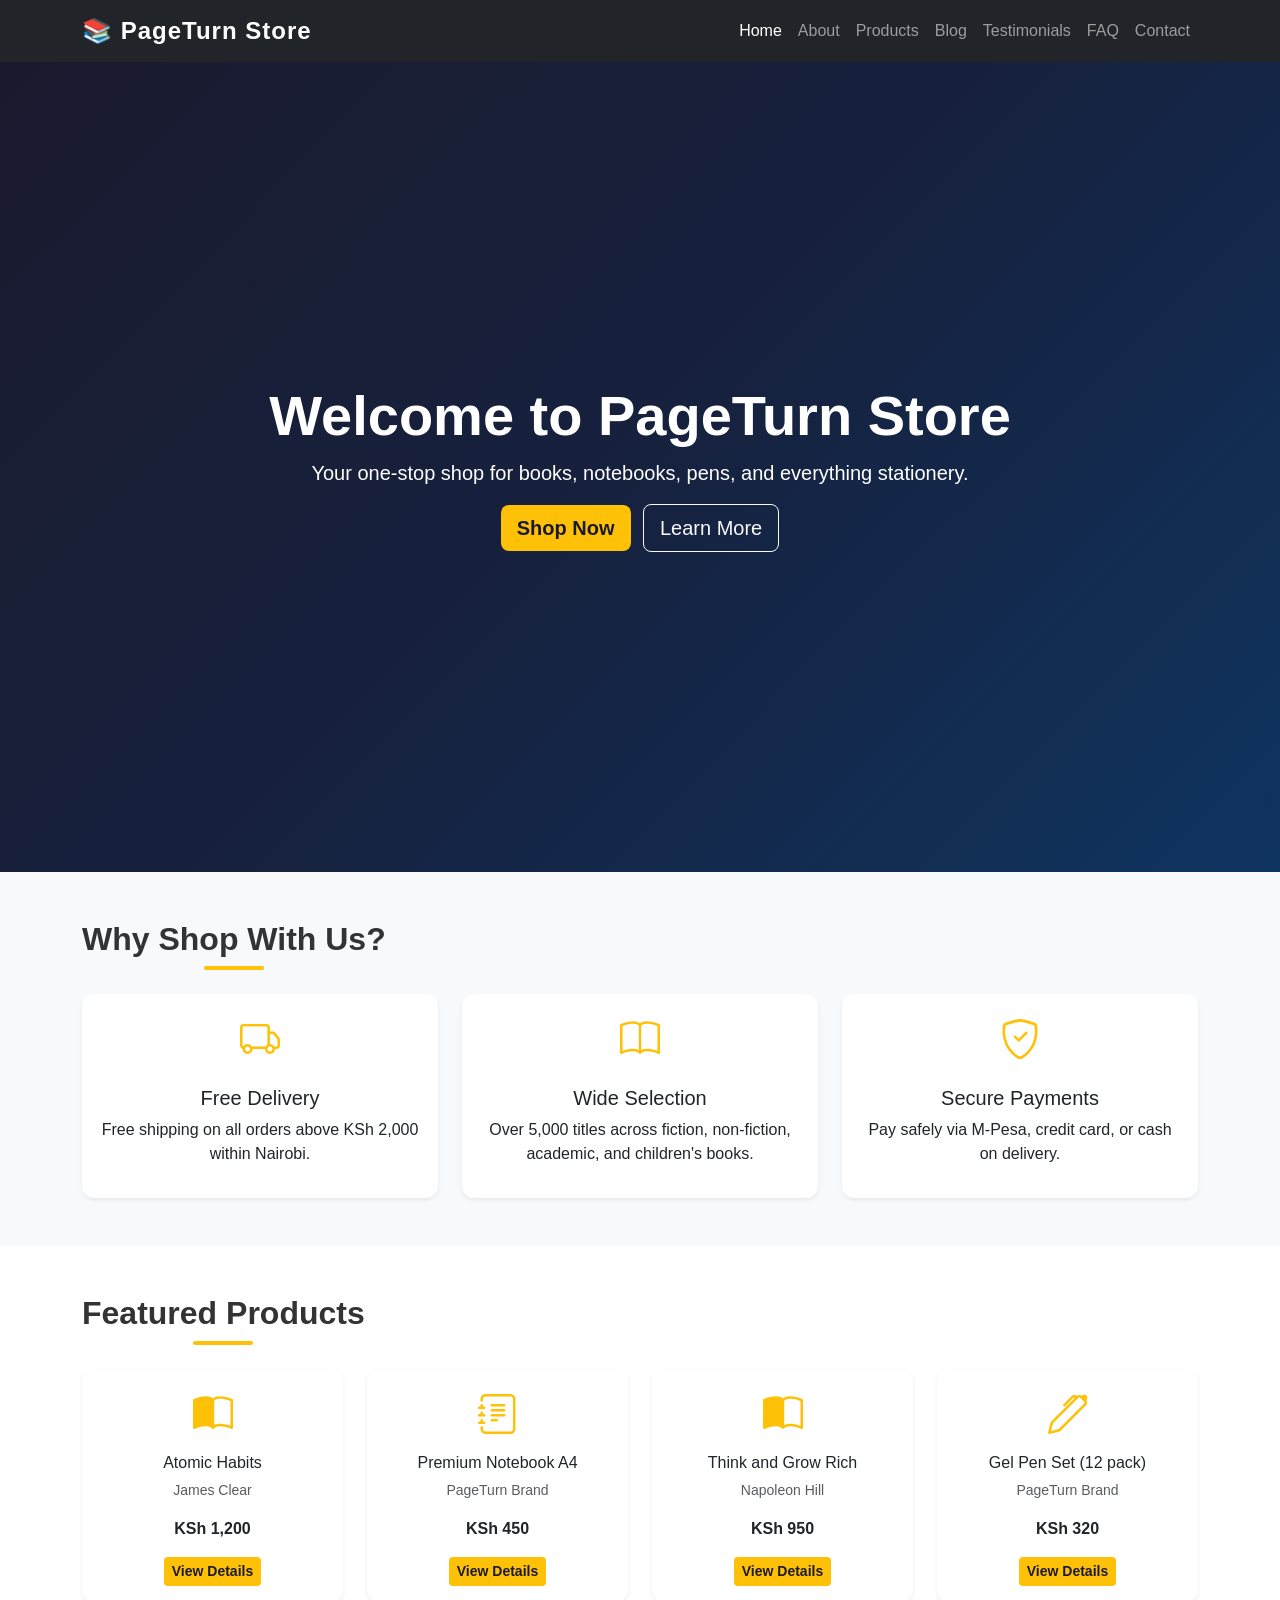
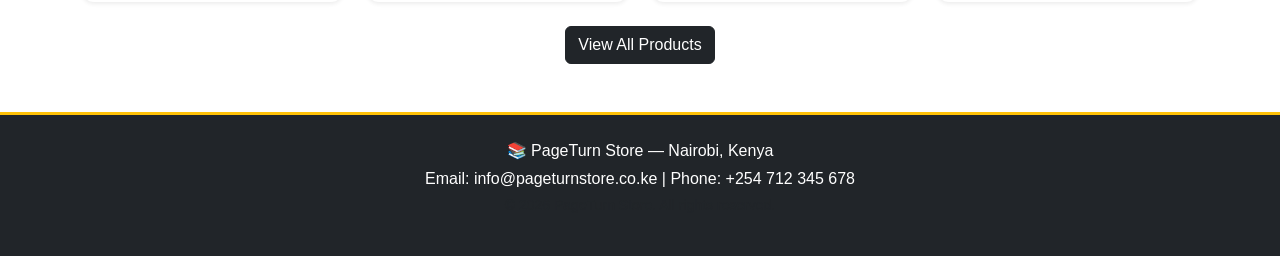
==== index.html @ dd326089 "Create homepage and custom CSS styles" ====
<!DOCTYPE html>
<html lang="en">
<head>
  <meta charset="UTF-8" />
  <meta name="viewport" content="width=device-width, initial-scale=1.0" />
  <title>PageTurn Store - Books & Stationery</title>
  <link href="https://cdn.jsdelivr.net/npm/bootstrap@5.3.0/dist/css/bootstrap.min.css" rel="stylesheet" />
  <link href="https://cdn.jsdelivr.net/npm/bootstrap-icons@1.10.5/font/bootstrap-icons.css" rel="stylesheet" />
  <link rel="stylesheet" href="css/style.css" />
</head>
<body>

  <!-- NAVBAR -->
  <nav class="navbar navbar-expand-lg navbar-dark bg-dark sticky-top">
    <div class="container">
      <a class="navbar-brand fw-bold" href="index.html">📚 PageTurn Store</a>
      <button class="navbar-toggler" type="button" data-bs-toggle="collapse" data-bs-target="#navMenu">
        <span class="navbar-toggler-icon"></span>
      </button>
      <div class="collapse navbar-collapse" id="navMenu">
        <ul class="navbar-nav ms-auto">
          <li class="nav-item"><a class="nav-link active" href="index.html">Home</a></li>
          <li class="nav-item"><a class="nav-link" href="about.html">About</a></li>
          <li class="nav-item"><a class="nav-link" href="products.html">Products</a></li>
          <li class="nav-item"><a class="nav-link" href="blog.html">Blog</a></li>
          <li class="nav-item"><a class="nav-link" href="testimonials.html">Testimonials</a></li>
          <li class="nav-item"><a class="nav-link" href="faq.html">FAQ</a></li>
          <li class="nav-item"><a class="nav-link" href="contact.html">Contact</a></li>
        </ul>
      </div>
    </div>
  </nav>

  <!-- HERO SECTION -->
  <section class="hero-section text-white text-center d-flex align-items-center">
    <div class="container">
      <h1 class="display-4 fw-bold">Welcome to PageTurn Store</h1>
      <p class="lead">Your one-stop shop for books, notebooks, pens, and everything stationery.</p>
      <a href="products.html" class="btn btn-warning btn-lg me-2">Shop Now</a>
      <a href="about.html" class="btn btn-outline-light btn-lg">Learn More</a>
    </div>
  </section>

  <!-- FEATURES SECTION -->
  <section class="py-5 bg-light">
    <div class="container">
      <h2 class="text-center fw-bold mb-4">Why Shop With Us?</h2>
      <div class="row g-4 text-center">
        <div class="col-md-4">
          <div class="card h-100 shadow-sm p-3">
            <i class="bi bi-truck fs-1 text-warning"></i>
            <h5 class="mt-3">Free Delivery</h5>
            <p>Free shipping on all orders above KSh 2,000 within Nairobi.</p>
          </div>
        </div>
        <div class="col-md-4">
          <div class="card h-100 shadow-sm p-3">
            <i class="bi bi-book fs-1 text-warning"></i>
            <h5 class="mt-3">Wide Selection</h5>
            <p>Over 5,000 titles across fiction, non-fiction, academic, and children's books.</p>
          </div>
        </div>
        <div class="col-md-4">
          <div class="card h-100 shadow-sm p-3">
            <i class="bi bi-shield-check fs-1 text-warning"></i>
            <h5 class="mt-3">Secure Payments</h5>
            <p>Pay safely via M-Pesa, credit card, or cash on delivery.</p>
          </div>
        </div>
      </div>
    </div>
  </section>

  <!-- FEATURED PRODUCTS -->
  <section class="py-5">
    <div class="container">
      <h2 class="text-center fw-bold mb-4">Featured Products</h2>
      <div class="row g-4">
        <div class="col-md-3">
          <div class="card h-100 shadow-sm">
            <div class="card-body text-center">
              <i class="bi bi-book-half fs-1 text-warning"></i>
              <h6 class="mt-2">Atomic Habits</h6>
              <p class="text-muted small">James Clear</p>
              <p class="fw-bold">KSh 1,200</p>
              <a href="product-detail.html" class="btn btn-warning btn-sm">View Details</a>
            </div>
          </div>
        </div>
        <div class="col-md-3">
          <div class="card h-100 shadow-sm">
            <div class="card-body text-center">
              <i class="bi bi-journal-text fs-1 text-warning"></i>
              <h6 class="mt-2">Premium Notebook A4</h6>
              <p class="text-muted small">PageTurn Brand</p>
              <p class="fw-bold">KSh 450</p>
              <a href="product-detail.html" class="btn btn-warning btn-sm">View Details</a>
            </div>
          </div>
        </div>
        <div class="col-md-3">
          <div class="card h-100 shadow-sm">
            <div class="card-body text-center">
              <i class="bi bi-book-half fs-1 text-warning"></i>
              <h6 class="mt-2">Think and Grow Rich</h6>
              <p class="text-muted small">Napoleon Hill</p>
              <p class="fw-bold">KSh 950</p>
              <a href="product-detail.html" class="btn btn-warning btn-sm">View Details</a>
            </div>
          </div>
        </div>
        <div class="col-md-3">
          <div class="card h-100 shadow-sm">
            <div class="card-body text-center">
              <i class="bi bi-pen fs-1 text-warning"></i>
              <h6 class="mt-2">Gel Pen Set (12 pack)</h6>
              <p class="text-muted small">PageTurn Brand</p>
              <p class="fw-bold">KSh 320</p>
              <a href="product-detail.html" class="btn btn-warning btn-sm">View Details</a>
            </div>
          </div>
        </div>
      </div>
      <div class="text-center mt-4">
        <a href="products.html" class="btn btn-dark">View All Products</a>
      </div>
    </div>
  </section>

  <!-- FOOTER -->
  <footer class="bg-dark text-white py-4">
    <div class="container text-center">
      <p class="mb-1">📚 PageTurn Store — Nairobi, Kenya</p>
      <p class="mb-1">Email: info@pageturnstore.co.ke | Phone: +254 712 345 678</p>
      <p class="small text-muted">© 2026 PageTurn Store. All rights reserved.</p>
    </div>
  </footer>

  <script src="https://cdn.jsdelivr.net/npm/bootstrap@5.3.0/dist/js/bootstrap.bundle.min.js"></script>
  <script src="js/main.js"></script>
</body>
</html>
---- css/style.css ----
/* ===== GLOBAL STYLES ===== */
* {
  margin: 0;
  padding: 0;
  box-sizing: border-box;
}

body {
  font-family: 'Segoe UI', Tahoma, Geneva, Verdana, sans-serif;
  color: #333;
}

/* ===== HERO SECTION ===== */
.hero-section {
  background: linear-gradient(135deg, #1a1a2e 0%, #16213e 50%, #0f3460 100%);
  min-height: 90vh;
  padding: 80px 0;
}

/* ===== NAVBAR ===== */
.navbar-brand {
  font-size: 1.5rem;
  letter-spacing: 1px;
}

.nav-link:hover {
  color: #ffc107 !important;
  transition: color 0.3s ease;
}

/* ===== CARDS ===== */
.card {
  border: none;
  border-radius: 12px;
  transition: transform 0.3s ease, box-shadow 0.3s ease;
}

.card:hover {
  transform: translateY(-5px);
  box-shadow: 0 8px 25px rgba(0, 0, 0, 0.15) !important;
}

/* ===== BUTTONS ===== */
.btn-warning {
  background-color: #ffc107;
  border: none;
  color: #1a1a2e;
  font-weight: 600;
}

.btn-warning:hover {
  background-color: #e0a800;
  color: #1a1a2e;
}

/* ===== FOOTER ===== */
footer {
  border-top: 3px solid #ffc107;
}

/* ===== SECTION TITLES ===== */
h2 {
  position: relative;
  display: inline-block;
}

section h2::after {
  content: '';
  display: block;
  width: 60px;
  height: 4px;
  background-color: #ffc107;
  margin: 8px auto 0;
  border-radius: 2px;
}

/* ===== RESPONSIVE ===== */
@media (max-width: 768px) {
  .hero-section {
    padding: 60px 0;
  }

  .card {
    margin-bottom: 30px;
  }
}
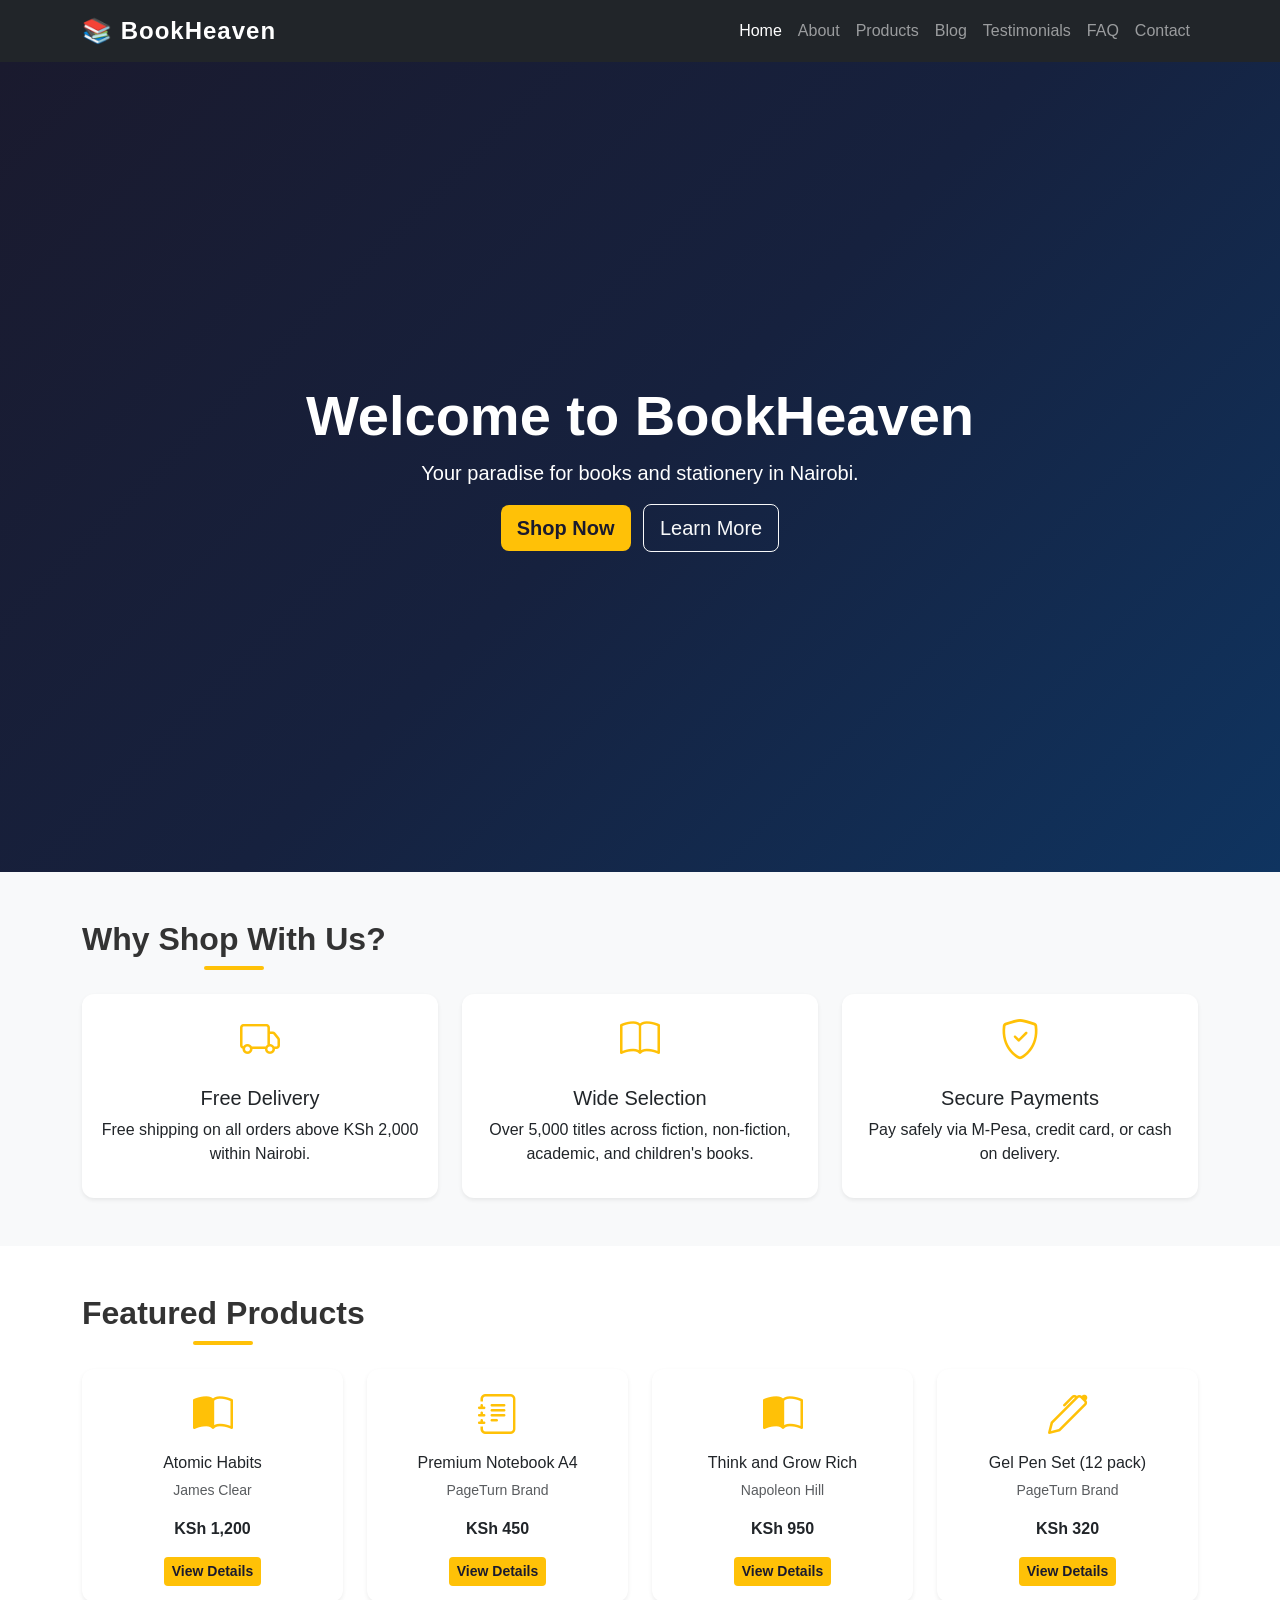
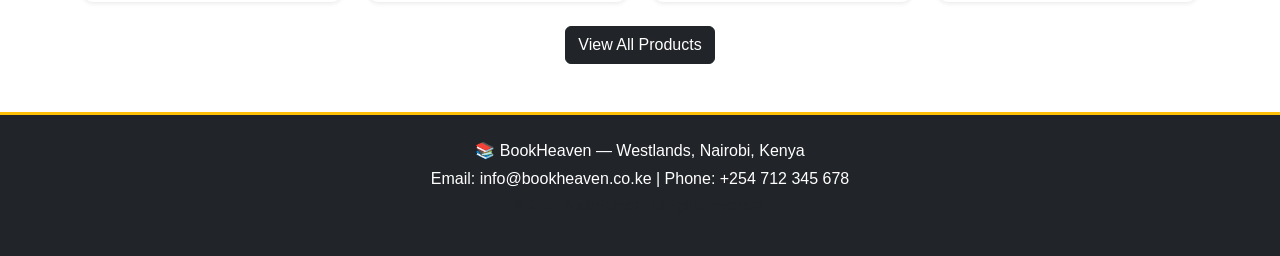
==== commit 1784e097: "Rebrand website from PageTurn Store to BookHeaven with updated contact details" ====
--- a/index.html
+++ b/index.html
@@ -3,7 +3,7 @@
 <head>
   <meta charset="UTF-8" />
   <meta name="viewport" content="width=device-width, initial-scale=1.0" />
-  <title>PageTurn Store - Books & Stationery</title>
+  <title>BookHeaven - Books & Stationery</title>
   <link href="https://cdn.jsdelivr.net/npm/bootstrap@5.3.0/dist/css/bootstrap.min.css" rel="stylesheet" />
   <link href="https://cdn.jsdelivr.net/npm/bootstrap-icons@1.10.5/font/bootstrap-icons.css" rel="stylesheet" />
   <link rel="stylesheet" href="css/style.css" />
@@ -13,7 +13,7 @@
   <!-- NAVBAR -->
   <nav class="navbar navbar-expand-lg navbar-dark bg-dark sticky-top">
     <div class="container">
-      <a class="navbar-brand fw-bold" href="index.html">📚 PageTurn Store</a>
+      <a class="navbar-brand fw-bold" href="index.html">📚 BookHeaven</a>
       <button class="navbar-toggler" type="button" data-bs-toggle="collapse" data-bs-target="#navMenu">
         <span class="navbar-toggler-icon"></span>
       </button>
@@ -34,8 +34,8 @@
   <!-- HERO SECTION -->
   <section class="hero-section text-white text-center d-flex align-items-center">
     <div class="container">
-      <h1 class="display-4 fw-bold">Welcome to PageTurn Store</h1>
-      <p class="lead">Your one-stop shop for books, notebooks, pens, and everything stationery.</p>
+      <h1 class="display-4 fw-bold">Welcome to BookHeaven</h1>
+      <p class="lead">Your paradise for books and stationery in Nairobi.</p>
       <a href="products.html" class="btn btn-warning btn-lg me-2">Shop Now</a>
       <a href="about.html" class="btn btn-outline-light btn-lg">Learn More</a>
     </div>
@@ -130,9 +130,9 @@
   <!-- FOOTER -->
   <footer class="bg-dark text-white py-4">
     <div class="container text-center">
-      <p class="mb-1">📚 PageTurn Store — Nairobi, Kenya</p>
-      <p class="mb-1">Email: info@pageturnstore.co.ke | Phone: +254 712 345 678</p>
-      <p class="small text-muted">© 2026 PageTurn Store. All rights reserved.</p>
+      <p class="mb-1">📚 BookHeaven — Westlands, Nairobi, Kenya</p>
+      <p class="mb-1">Email: info@bookheaven.co.ke | Phone: +254 712 345 678</p>
+      <p class="small text-muted">© 2026 BookHeaven. All rights reserved.</p>
     </div>
   </footer>
 
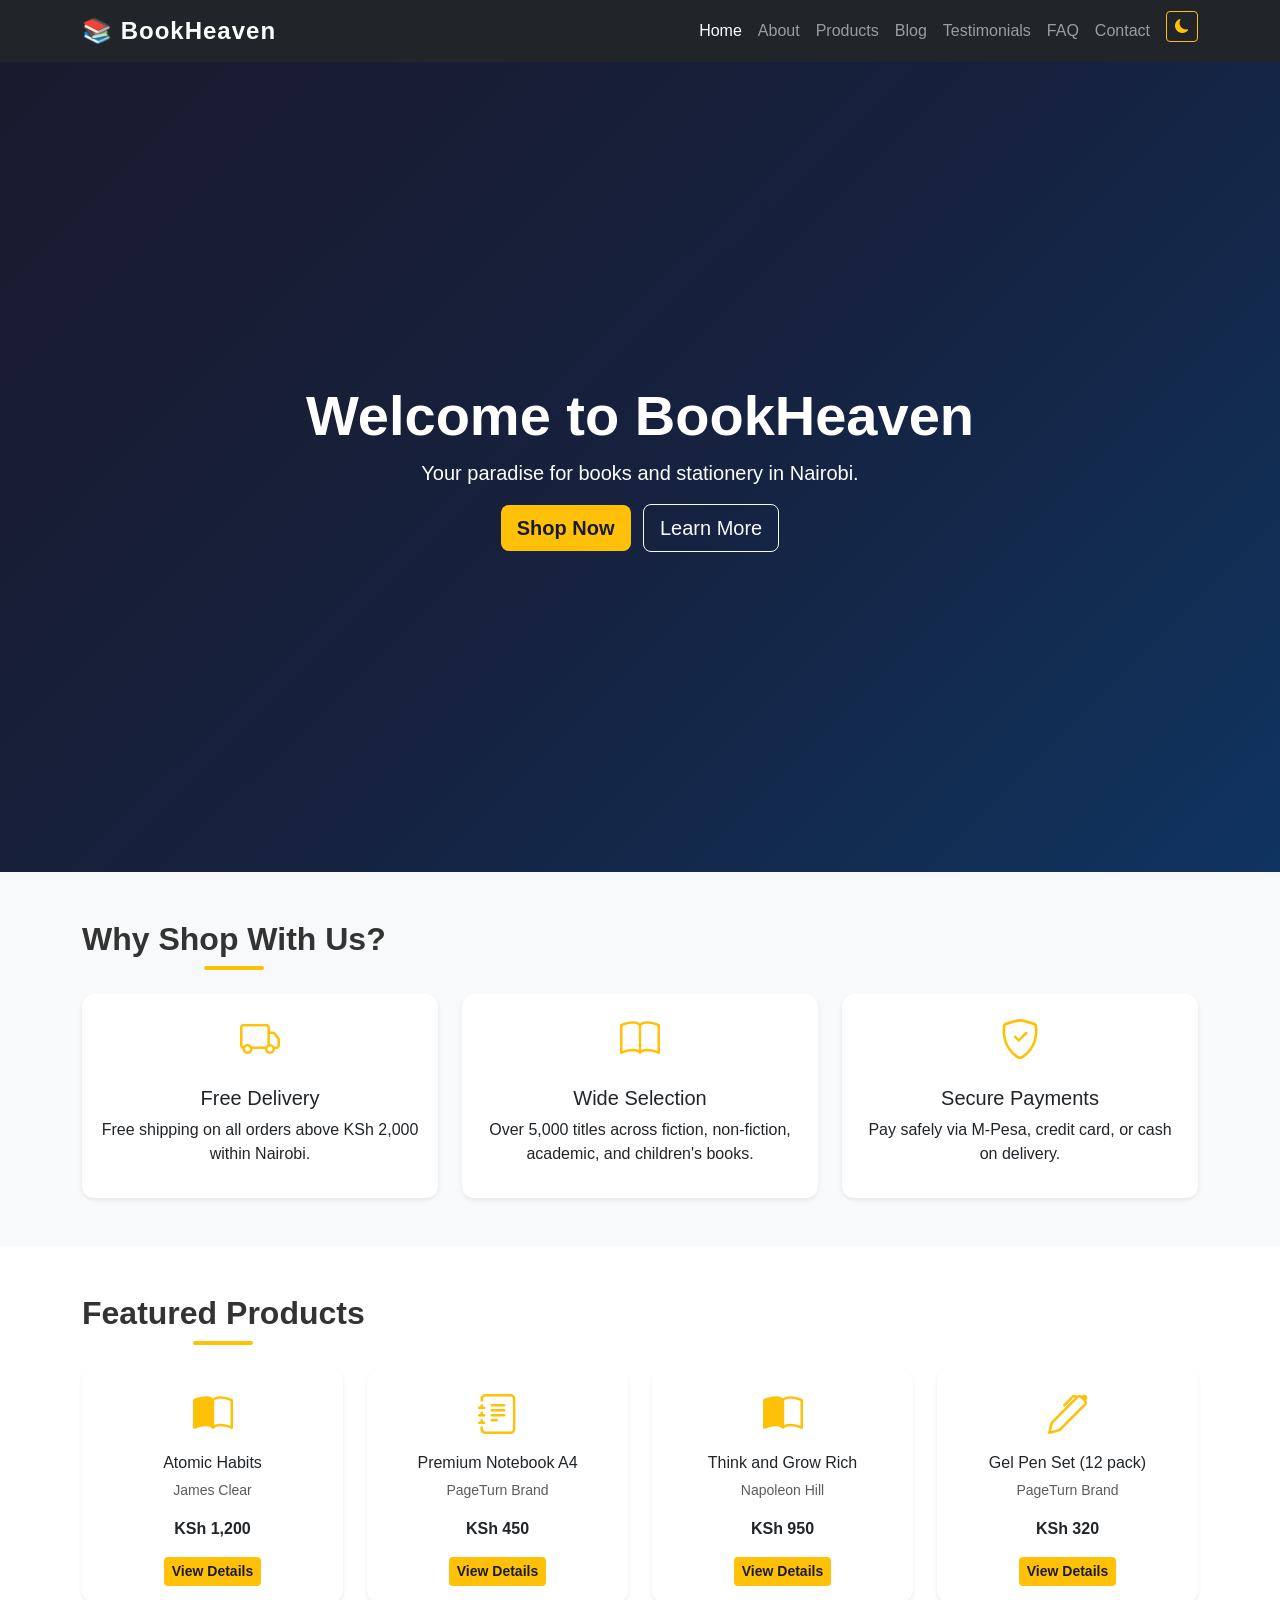
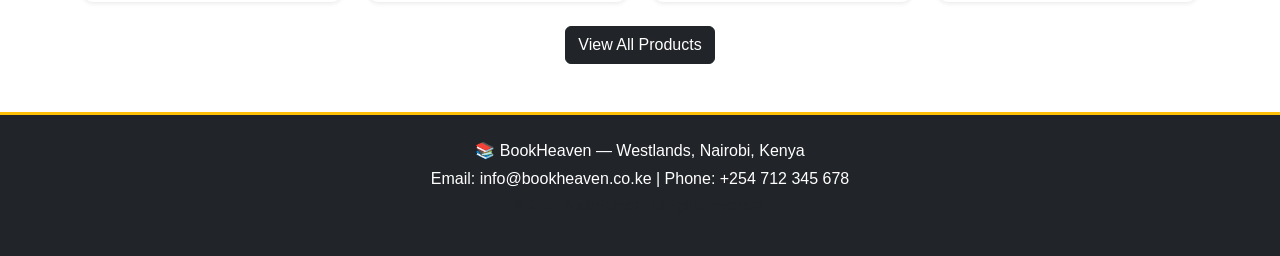
==== commit cb67ec86: "Add dark mode toggle button to homepage navbar" ====
--- a/index.html
+++ b/index.html
@@ -14,7 +14,7 @@
   <nav class="navbar navbar-expand-lg navbar-dark bg-dark sticky-top">
     <div class="container">
       <a class="navbar-brand fw-bold" href="index.html">📚 BookHeaven</a>
-      <button class="navbar-toggler" type="button" data-bs-toggle="collapse" data-bs-target="#navMenu">
+     <button class="navbar-toggler" title="Toggle navigation" type="button" data-bs-toggle="collapse" data-bs-target="#navMenu">
         <span class="navbar-toggler-icon"></span>
       </button>
       <div class="collapse navbar-collapse" id="navMenu">
@@ -26,6 +26,11 @@
           <li class="nav-item"><a class="nav-link" href="testimonials.html">Testimonials</a></li>
           <li class="nav-item"><a class="nav-link" href="faq.html">FAQ</a></li>
           <li class="nav-item"><a class="nav-link" href="contact.html">Contact</a></li>
+         <li class="nav-item ms-2">
+            <button class="btn btn-outline-warning btn-sm" id="darkModeToggle" title="Toggle dark mode" onclick="toggleDarkMode()">
+              <i class="bi bi-moon-fill" id="darkModeIcon"></i>
+            </button>
+          </li>
         </ul>
       </div>
     </div>
--- a/css/style.css
+++ b/css/style.css
@@ -83,4 +83,29 @@
   .card {
     margin-bottom: 30px;
   }
+}
+
+/* ===== ABOUT PAGE ===== */
+.page-header {
+  background: linear-gradient(135deg, #1a1a2e 0%, #16213e 50%, #0f3460 100%);
+  min-height: 30vh;
+  display: flex;
+  align-items: center;
+}
+
+.story-icon {
+  font-size: 8rem;
+  color: #1a1a2e;
+}
+
+/* ===== TEAM SECTION ===== */
+.team-avatar {
+  width: 80px;
+  height: 80px;
+}
+
+/* ===== PRODUCT DETAIL PAGE ===== */
+.product-icon {
+  font-size: 10rem;
+  color: #1a1a2e;
 }
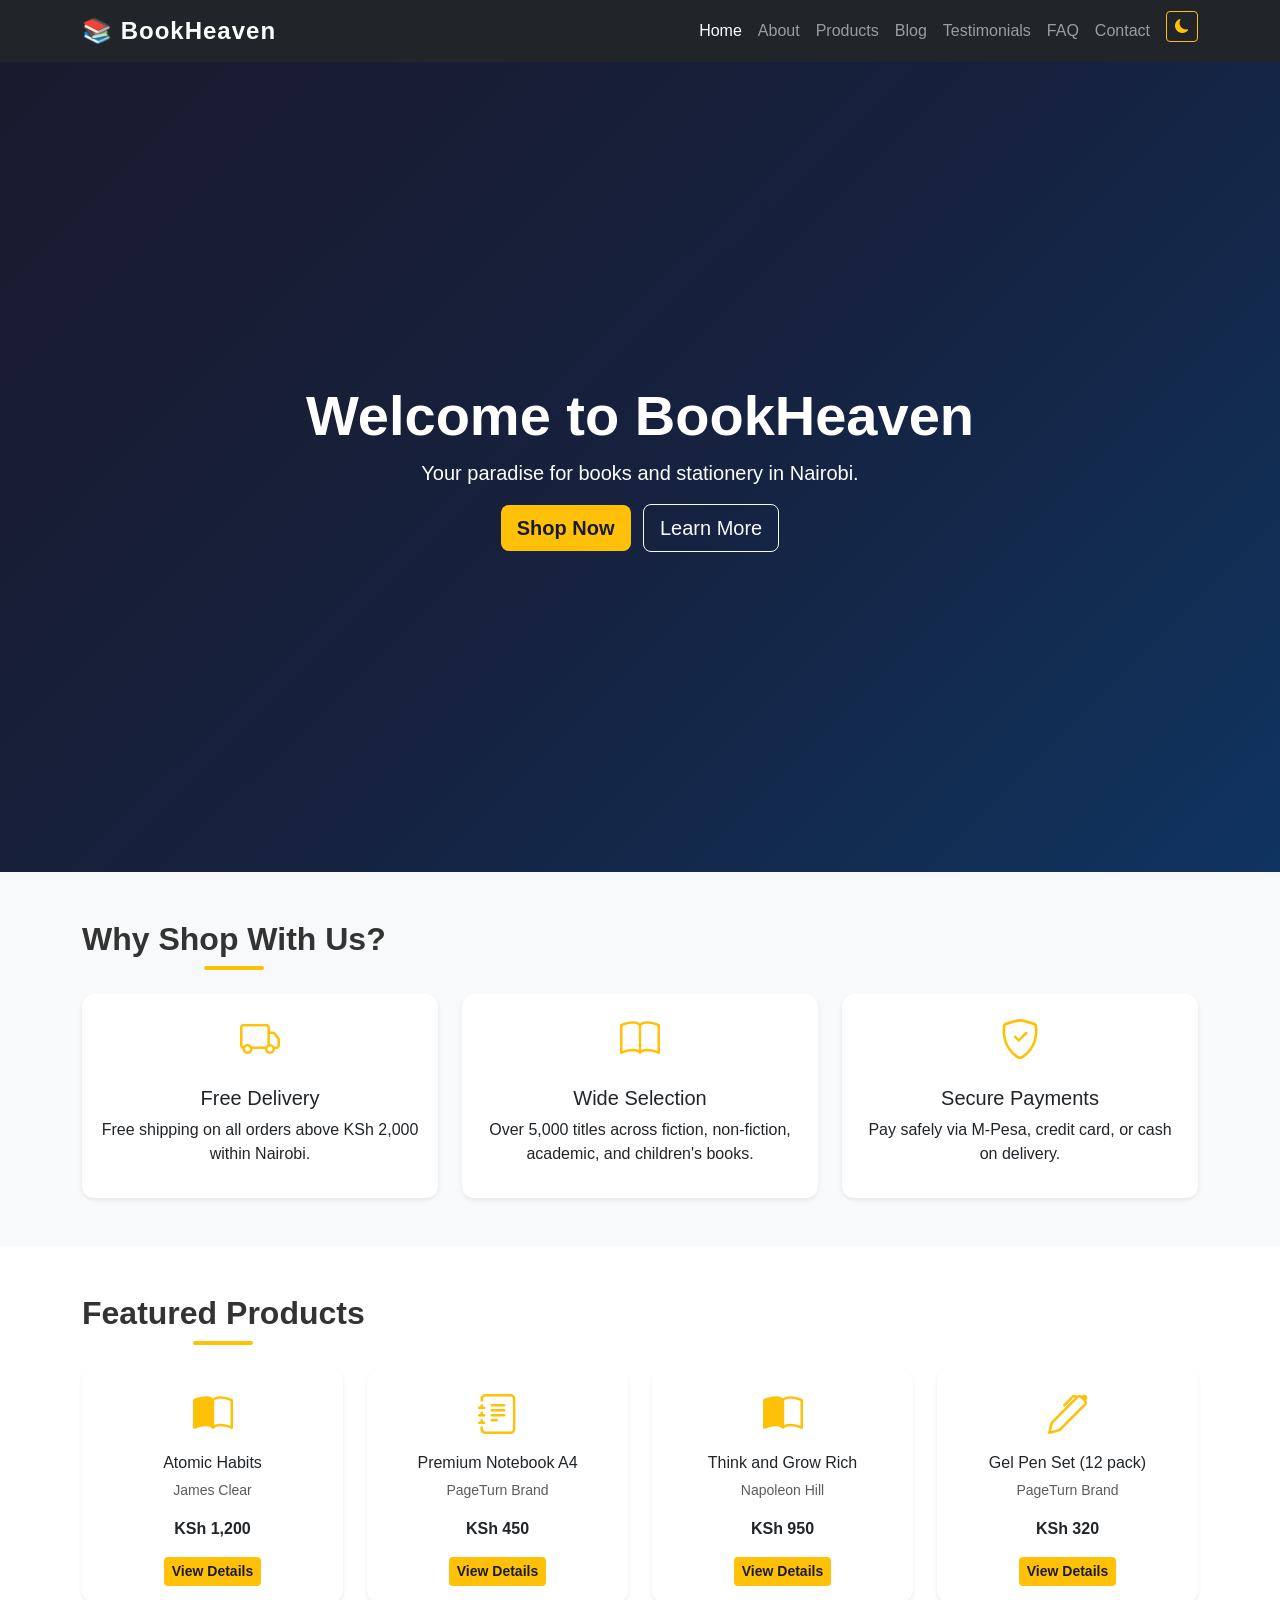
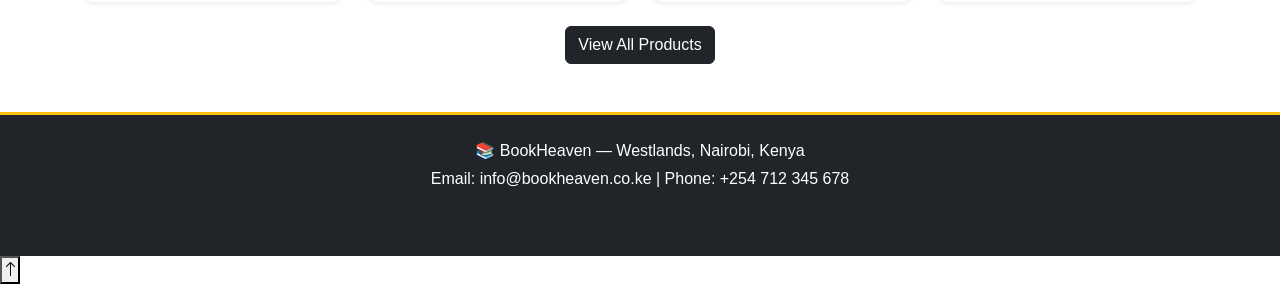
==== commit 1fe92dda: "Add back to top button to all pages" ====
--- a/index.html
+++ b/index.html
@@ -141,6 +141,11 @@
     </div>
   </footer>
 
+  <!-- BACK TO TOP BUTTON -->
+  <button id="backToTop" onclick="scrollToTop()" title="Back to top">
+    <i class="bi bi-arrow-up"></i>
+  </button>
+
   <script src="https://cdn.jsdelivr.net/npm/bootstrap@5.3.0/dist/js/bootstrap.bundle.min.js"></script>
   <script src="js/main.js"></script>
 </body>
--- a/css/style.css
+++ b/css/style.css
@@ -108,4 +108,53 @@
 .product-icon {
   font-size: 10rem;
   color: #1a1a2e;
+}
+
+/* ===== DARK MODE ===== */
+body.dark-mode {
+  background-color: #121212;
+  color: #e0e0e0;
+}
+
+body.dark-mode .navbar {
+  background-color: #1f1f1f !important;
+}
+
+body.dark-mode .card {
+  background-color: #1e1e1e;
+  border-color: #333;
+  color: #e0e0e0;
+}
+
+body.dark-mode .bg-light {
+  background-color: #1a1a1a !important;
+}
+
+body.dark-mode footer {
+  background-color: #0a0a0a !important;
+}
+
+body.dark-mode .text-muted {
+  color: #aaaaaa !important;
+}
+
+body.dark-mode .accordion-item {
+  background-color: #1e1e1e;
+  border-color: #333;
+  color: #e0e0e0;
+}
+
+body.dark-mode .accordion-button {
+  background-color: #2a2a2a;
+  color: #e0e0e0;
+}
+
+body.dark-mode .table {
+  color: #e0e0e0;
+}
+
+body.dark-mode .form-control {
+  background-color: #2a2a2a;
+  border-color: #444;
+  color: #e0e0e0;
 }
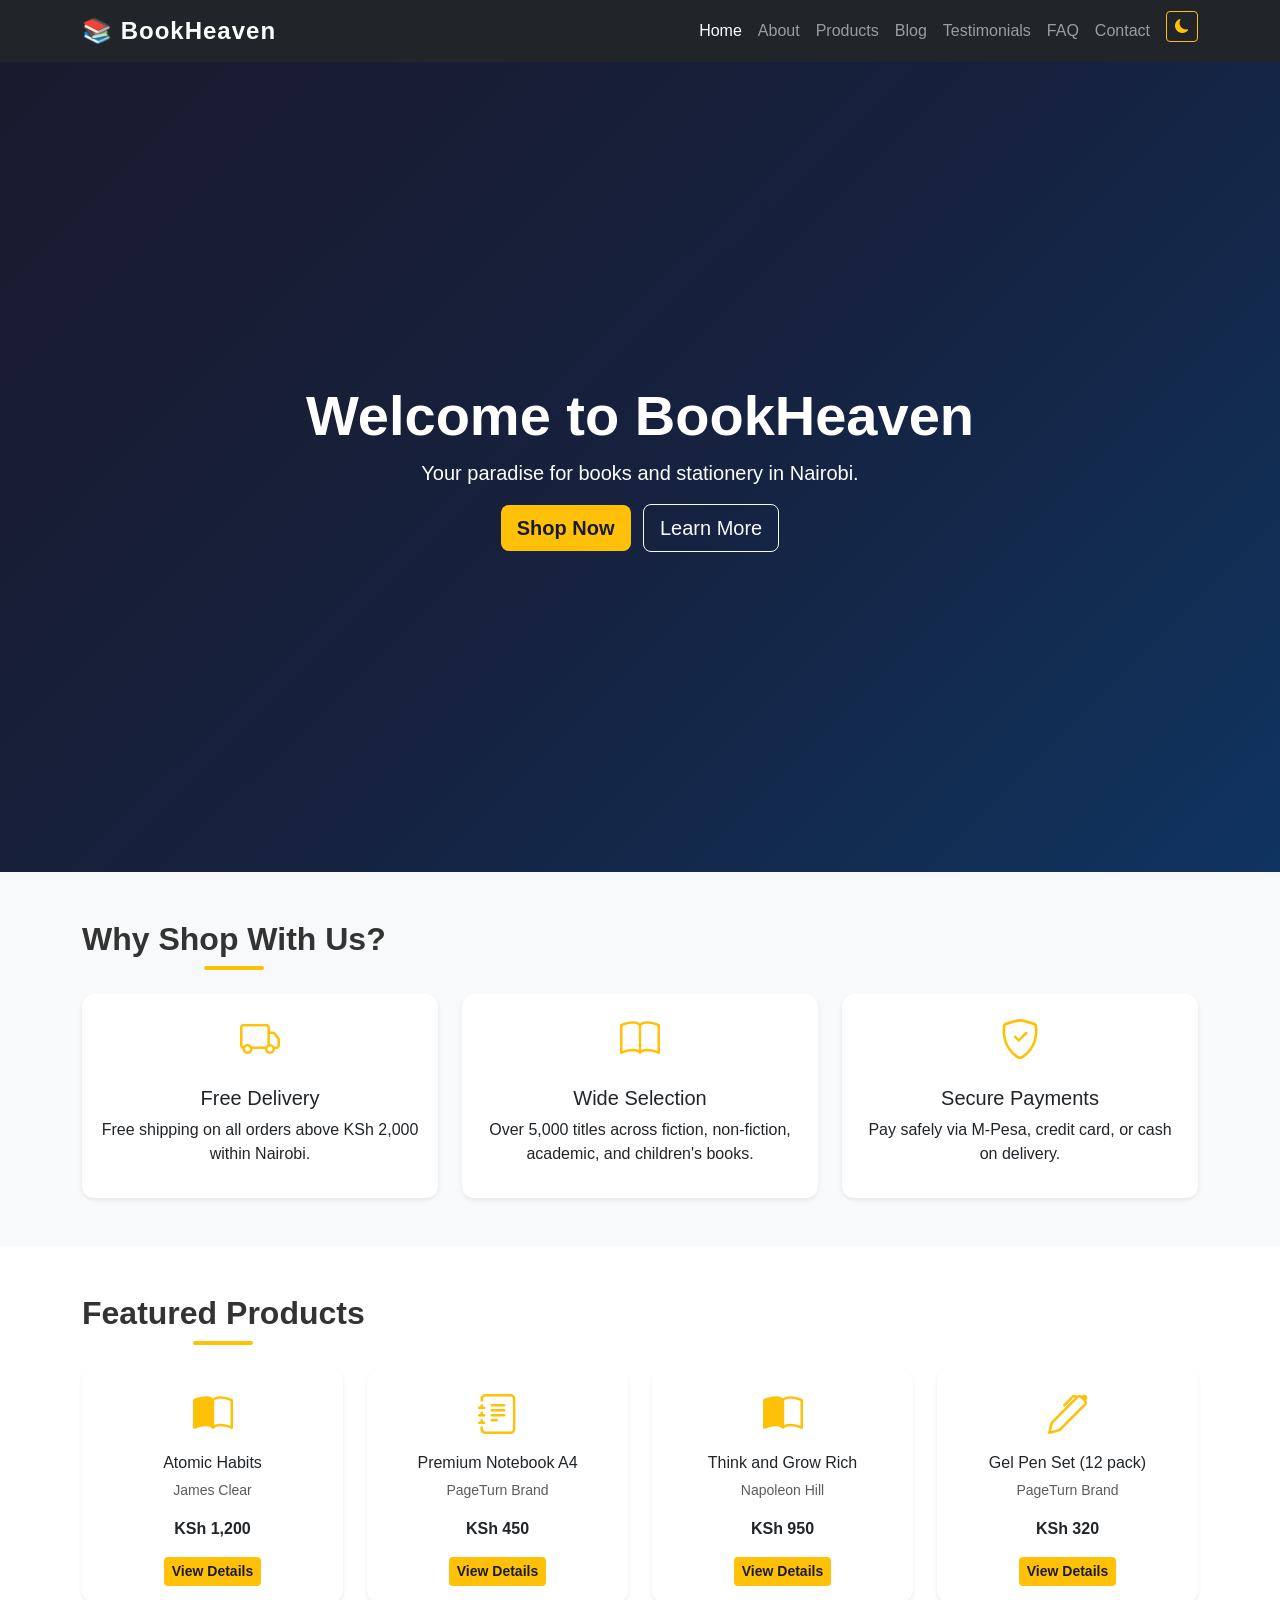
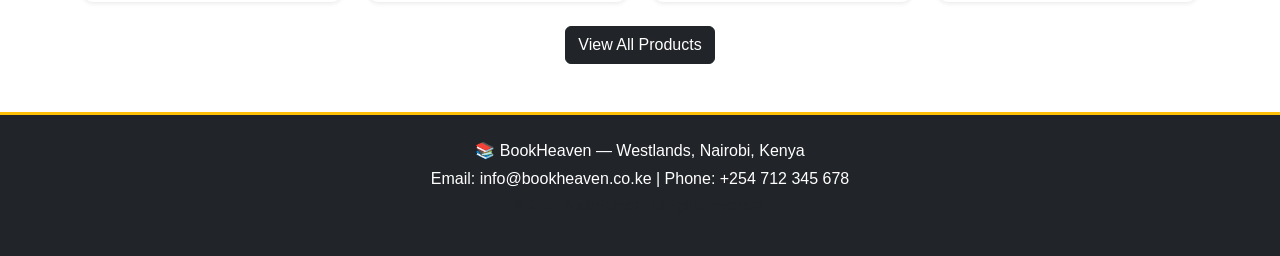
==== commit 6f4dd21a: "Add BookHeaven favicon to all pages" ====
--- a/index.html
+++ b/index.html
@@ -6,6 +6,7 @@
   <title>BookHeaven - Books & Stationery</title>
   <link href="https://cdn.jsdelivr.net/npm/bootstrap@5.3.0/dist/css/bootstrap.min.css" rel="stylesheet" />
   <link href="https://cdn.jsdelivr.net/npm/bootstrap-icons@1.10.5/font/bootstrap-icons.css" rel="stylesheet" />
+  <link rel="icon" href="data:image/svg+xml,<svg xmlns='http://www.w3.org/2000/svg' viewBox='0 0 100 100'><text y='.9em' font-size='90'>📚</text></svg>" />
   <link rel="stylesheet" href="css/style.css" />
 </head>
 <body>
--- a/css/style.css
+++ b/css/style.css
@@ -157,4 +157,39 @@
   background-color: #2a2a2a;
   border-color: #444;
   color: #e0e0e0;
-}+}
+
+/* ===== BOOK COVERS ===== */
+.book-cover {
+  height: 150px;
+  object-fit: cover;
+}
+
+/* ===== PRODUCT DETAIL COVER ===== */
+.book-cover-large {
+  height: 300px;
+  object-fit: cover;
+}
+
+/* ===== BACK TO TOP BUTTON ===== */
+#backToTop {
+  display: none;
+  position: fixed;
+  bottom: 30px;
+  right: 30px;
+  z-index: 999;
+  background-color: #ffc107;
+  color: #1a1a2e;
+  border: none;
+  border-radius: 50%;
+  width: 45px;
+  height: 45px;
+  font-size: 1.2rem;
+  cursor: pointer;
+  box-shadow: 0 4px 10px rgba(0, 0, 0, 0.3);
+  transition: background-color 0.3s ease;
+}
+
+#backToTop:hover {
+  background-color: #e0a800;
+}
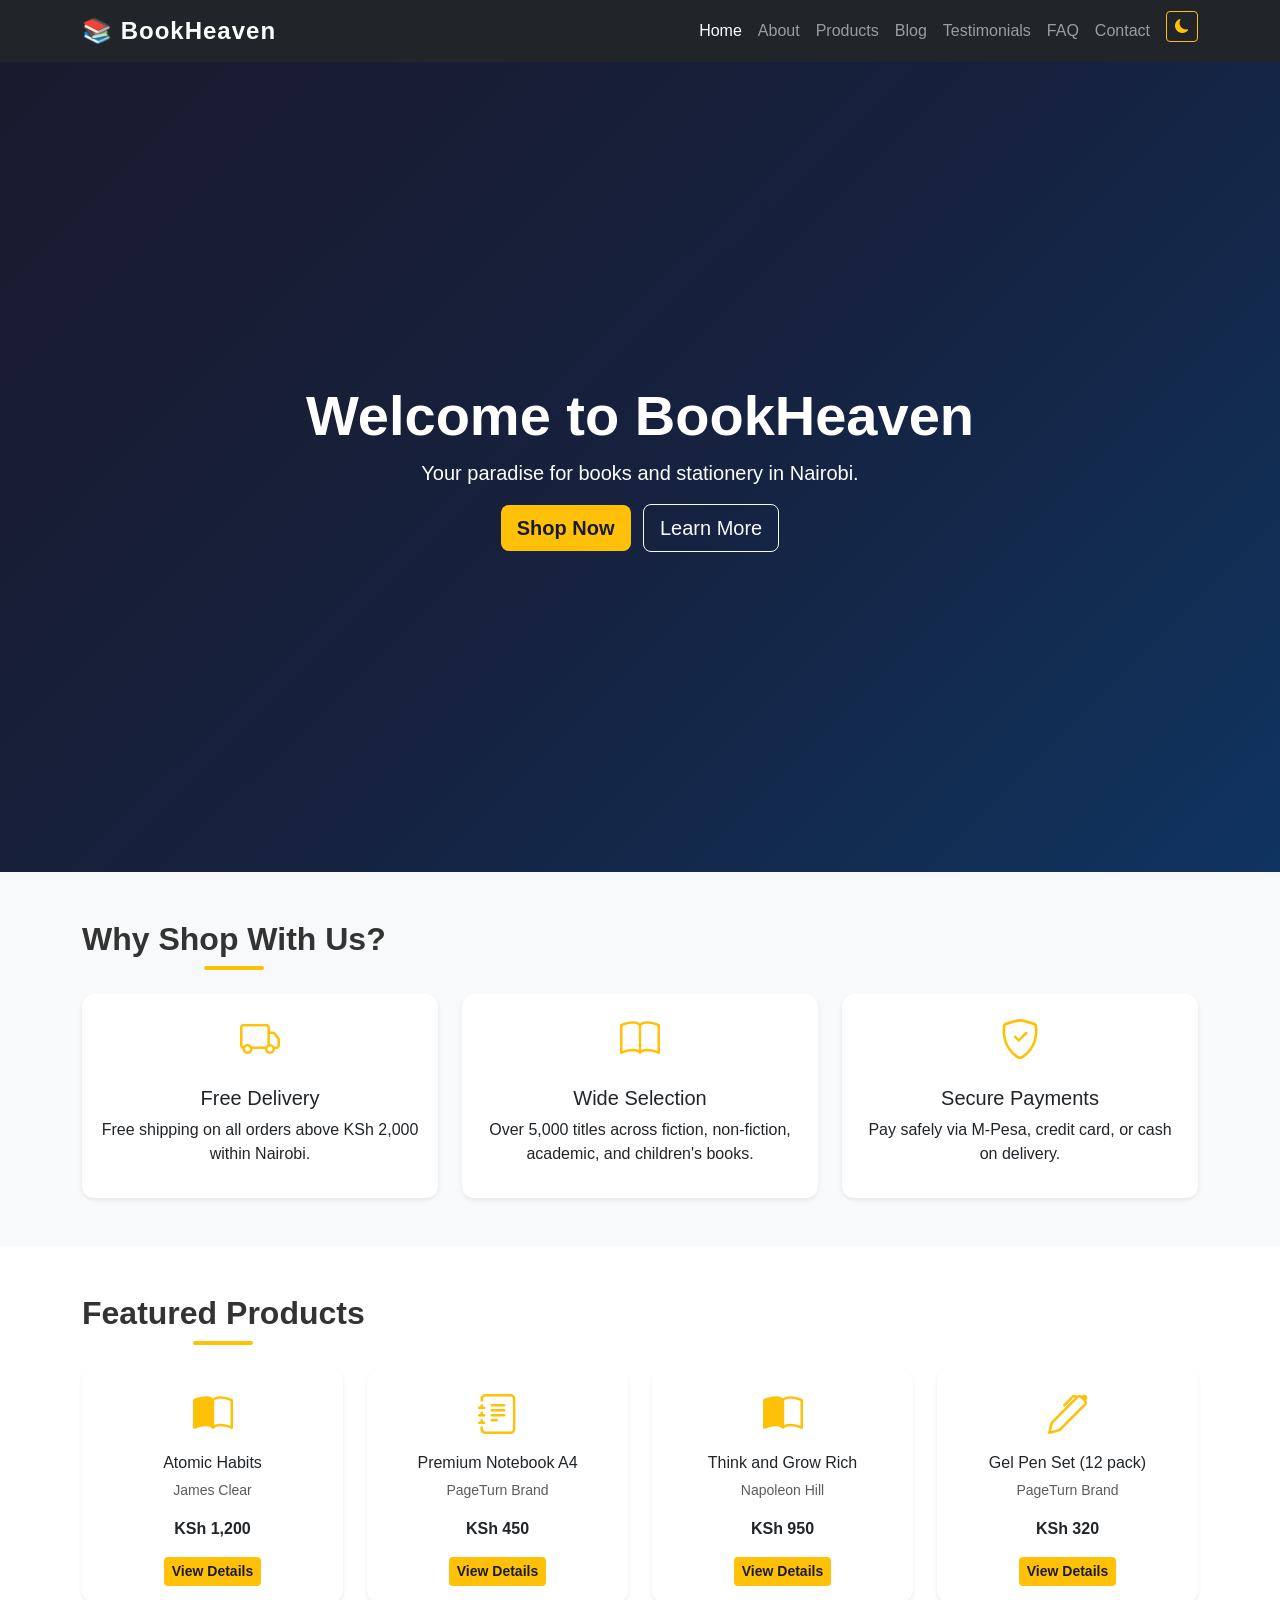
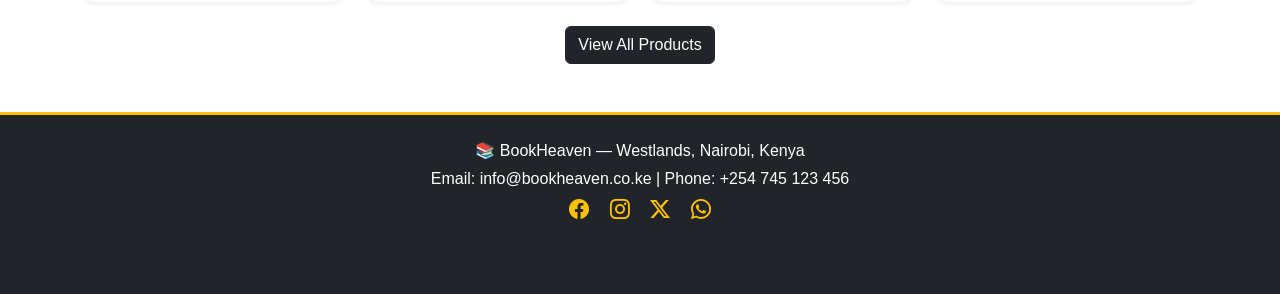
==== commit 98e8b04a: "Add social media icons to footer and fix accessibility attributes" ====
--- a/index.html
+++ b/index.html
@@ -133,11 +133,17 @@
     </div>
   </section>
 
-  <!-- FOOTER -->
+ <!-- FOOTER -->
   <footer class="bg-dark text-white py-4">
     <div class="container text-center">
       <p class="mb-1">📚 BookHeaven — Westlands, Nairobi, Kenya</p>
-      <p class="mb-1">Email: info@bookheaven.co.ke | Phone: +254 712 345 678</p>
+      <p class="mb-1">Email: info@bookheaven.co.ke | Phone: +254 745 123 456</p>
+      <div class="mb-2">
+        <a href="#" title="Follow us on Facebook" class="text-warning me-3"><i class="bi bi-facebook fs-5"></i></a>
+        <a href="#" title="Follow us on Instagram" class="text-warning me-3"><i class="bi bi-instagram fs-5"></i></a>
+        <a href="#" title="Follow us on Twitter" class="text-warning me-3"><i class="bi bi-twitter-x fs-5"></i></a>
+        <a href="#" title="Contact us on WhatsApp" class="text-warning"><i class="bi bi-whatsapp fs-5"></i></a>
+      </div>
       <p class="small text-muted">© 2026 BookHeaven. All rights reserved.</p>
     </div>
   </footer>
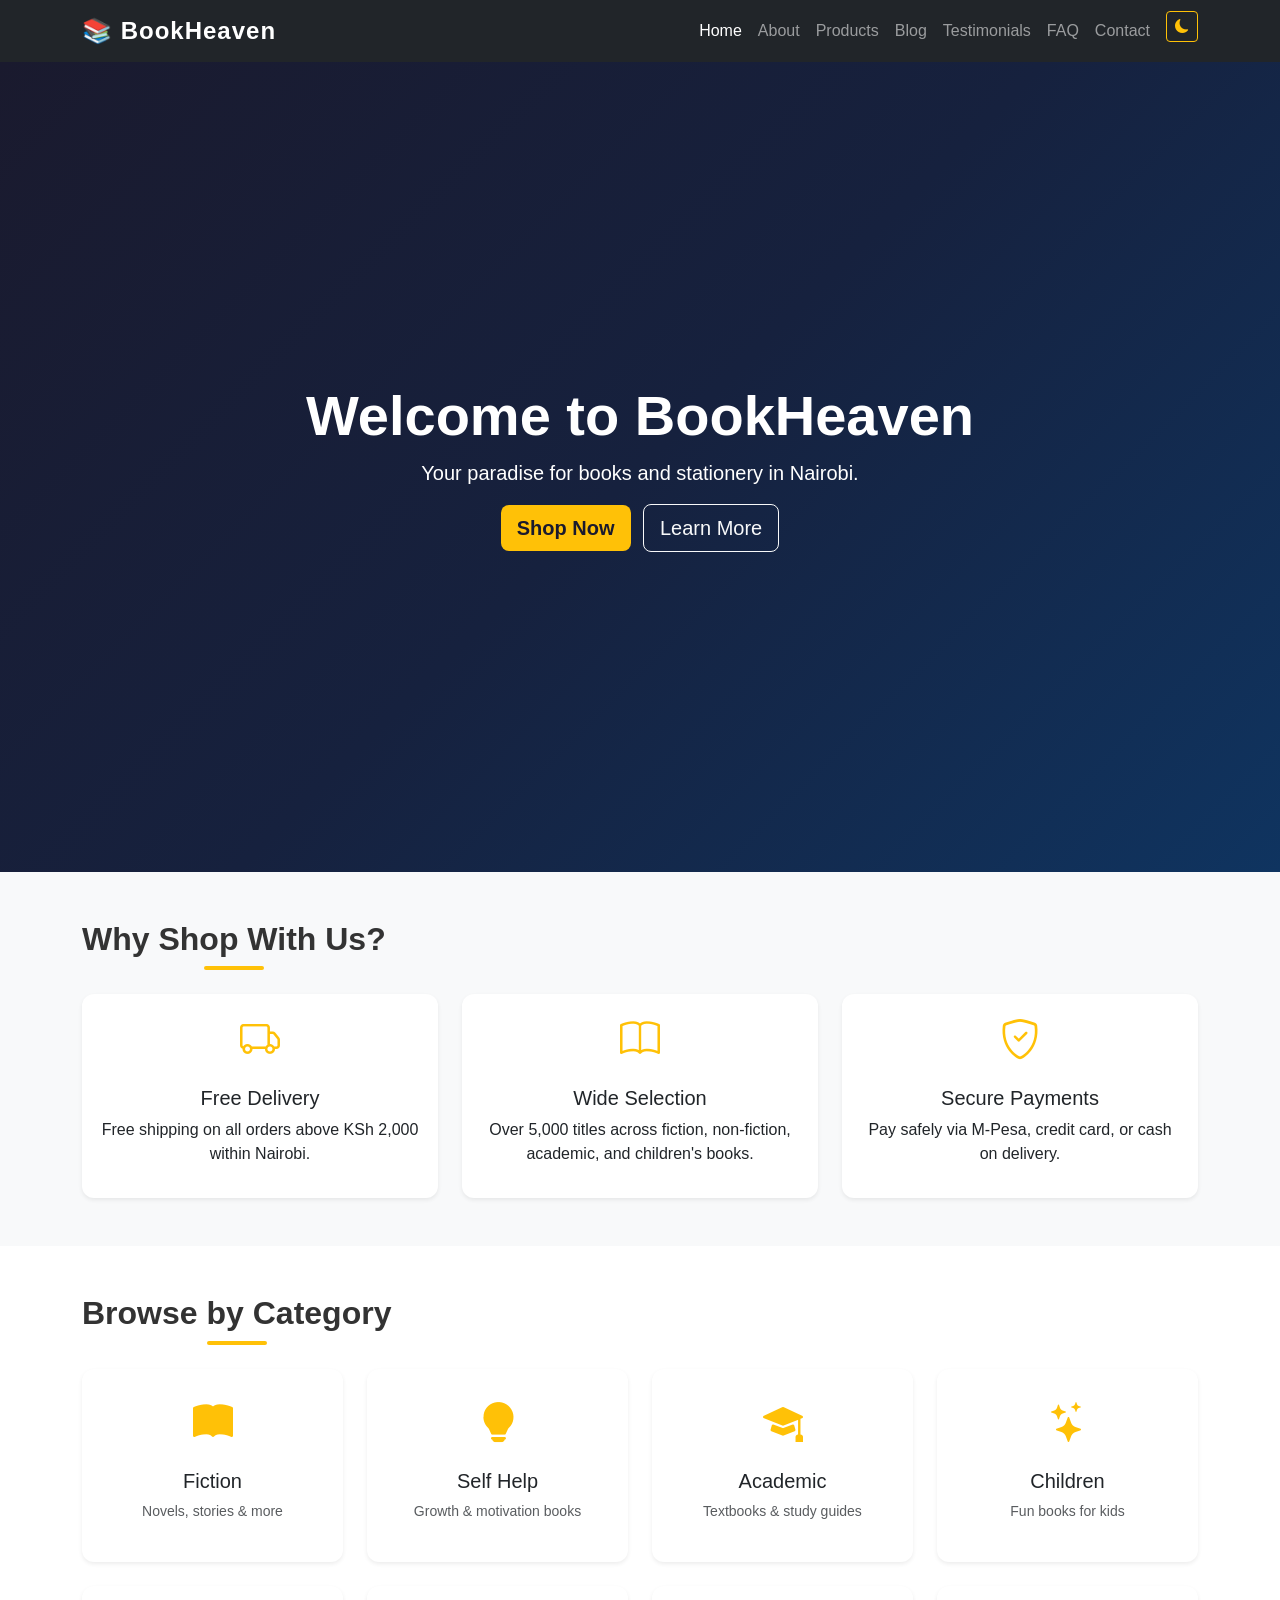
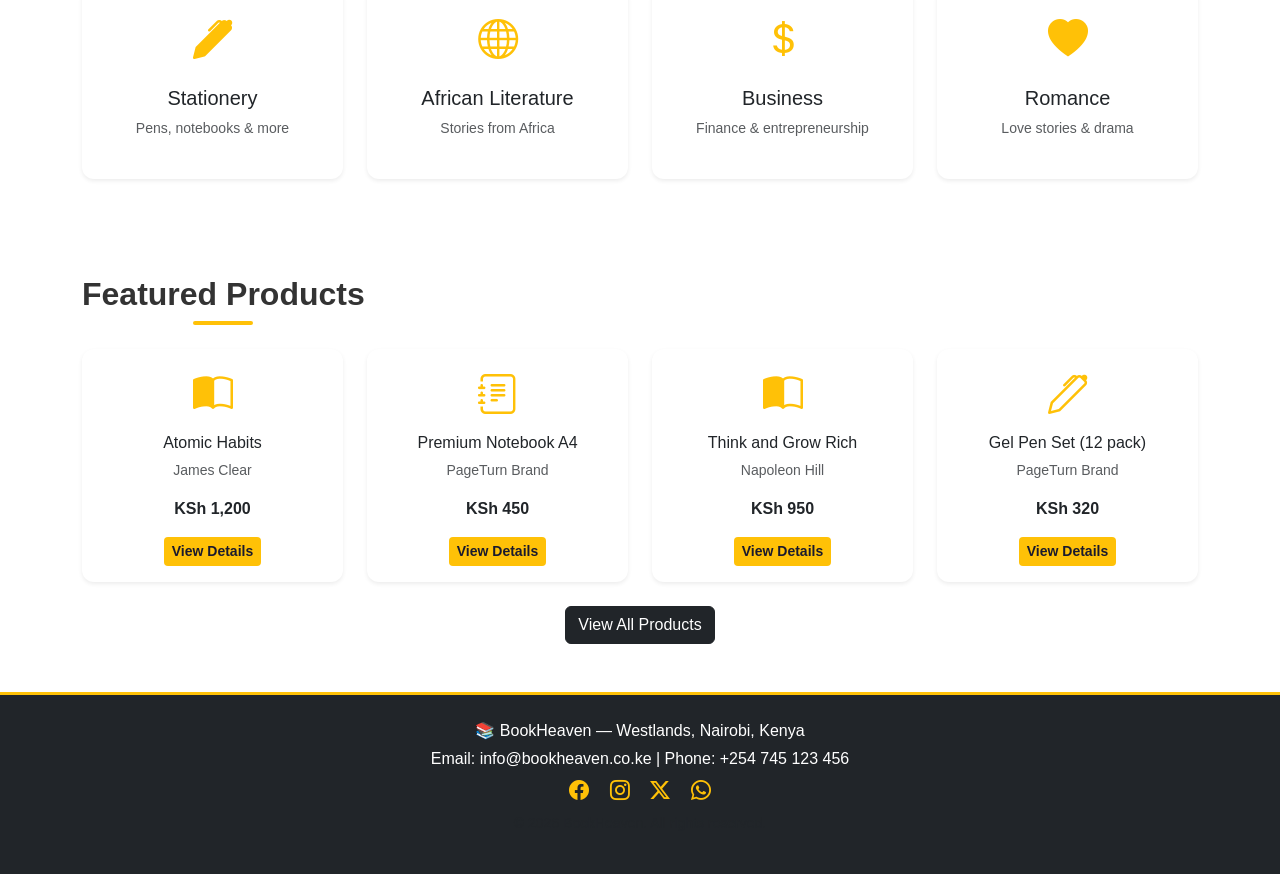
==== commit 301a2fa8: "Add featured categories section to homepage" ====
--- a/index.html
+++ b/index.html
@@ -77,6 +77,87 @@
     </div>
   </section>
 
+  <!-- FEATURED CATEGORIES -->
+  <section class="py-5">
+    <div class="container">
+      <h2 class="text-center fw-bold mb-4">Browse by Category</h2>
+      <div class="row g-4 text-center">
+        <div class="col-md-3 col-6">
+          <a href="products.html" class="text-decoration-none">
+            <div class="card h-100 shadow-sm p-4 category-card">
+              <i class="bi bi-book-fill fs-1 text-warning"></i>
+              <h5 class="mt-3 text-dark">Fiction</h5>
+              <p class="text-muted small">Novels, stories & more</p>
+            </div>
+          </a>
+        </div>
+        <div class="col-md-3 col-6">
+          <a href="products.html" class="text-decoration-none">
+            <div class="card h-100 shadow-sm p-4 category-card">
+              <i class="bi bi-lightbulb-fill fs-1 text-warning"></i>
+              <h5 class="mt-3 text-dark">Self Help</h5>
+              <p class="text-muted small">Growth & motivation books</p>
+            </div>
+          </a>
+        </div>
+        <div class="col-md-3 col-6">
+          <a href="products.html" class="text-decoration-none">
+            <div class="card h-100 shadow-sm p-4 category-card">
+              <i class="bi bi-mortarboard-fill fs-1 text-warning"></i>
+              <h5 class="mt-3 text-dark">Academic</h5>
+              <p class="text-muted small">Textbooks & study guides</p>
+            </div>
+          </a>
+        </div>
+        <div class="col-md-3 col-6">
+          <a href="products.html" class="text-decoration-none">
+            <div class="card h-100 shadow-sm p-4 category-card">
+              <i class="bi bi-stars fs-1 text-warning"></i>
+              <h5 class="mt-3 text-dark">Children</h5>
+              <p class="text-muted small">Fun books for kids</p>
+            </div>
+          </a>
+        </div>
+        <div class="col-md-3 col-6">
+          <a href="products.html" class="text-decoration-none">
+            <div class="card h-100 shadow-sm p-4 category-card">
+              <i class="bi bi-pen-fill fs-1 text-warning"></i>
+              <h5 class="mt-3 text-dark">Stationery</h5>
+              <p class="text-muted small">Pens, notebooks & more</p>
+            </div>
+          </a>
+        </div>
+        <div class="col-md-3 col-6">
+          <a href="products.html" class="text-decoration-none">
+            <div class="card h-100 shadow-sm p-4 category-card">
+              <i class="bi bi-globe fs-1 text-warning"></i>
+              <h5 class="mt-3 text-dark">African Literature</h5>
+              <p class="text-muted small">Stories from Africa</p>
+            </div>
+          </a>
+        </div>
+        <div class="col-md-3 col-6">
+          <a href="products.html" class="text-decoration-none">
+            <div class="card h-100 shadow-sm p-4 category-card">
+              <i class="bi bi-currency-dollar fs-1 text-warning"></i>
+              <h5 class="mt-3 text-dark">Business</h5>
+              <p class="text-muted small">Finance & entrepreneurship</p>
+            </div>
+          </a>
+        </div>
+        <div class="col-md-3 col-6">
+          <a href="products.html" class="text-decoration-none">
+            <div class="card h-100 shadow-sm p-4 category-card">
+              <i class="bi bi-heart-fill fs-1 text-warning"></i>
+              <h5 class="mt-3 text-dark">Romance</h5>
+              <p class="text-muted small">Love stories & drama</p>
+            </div>
+          </a>
+        </div>
+      </div>
+    </div>
+  </section>
+
   <!-- FEATURED PRODUCTS -->
   <section class="py-5">
     <div class="container">
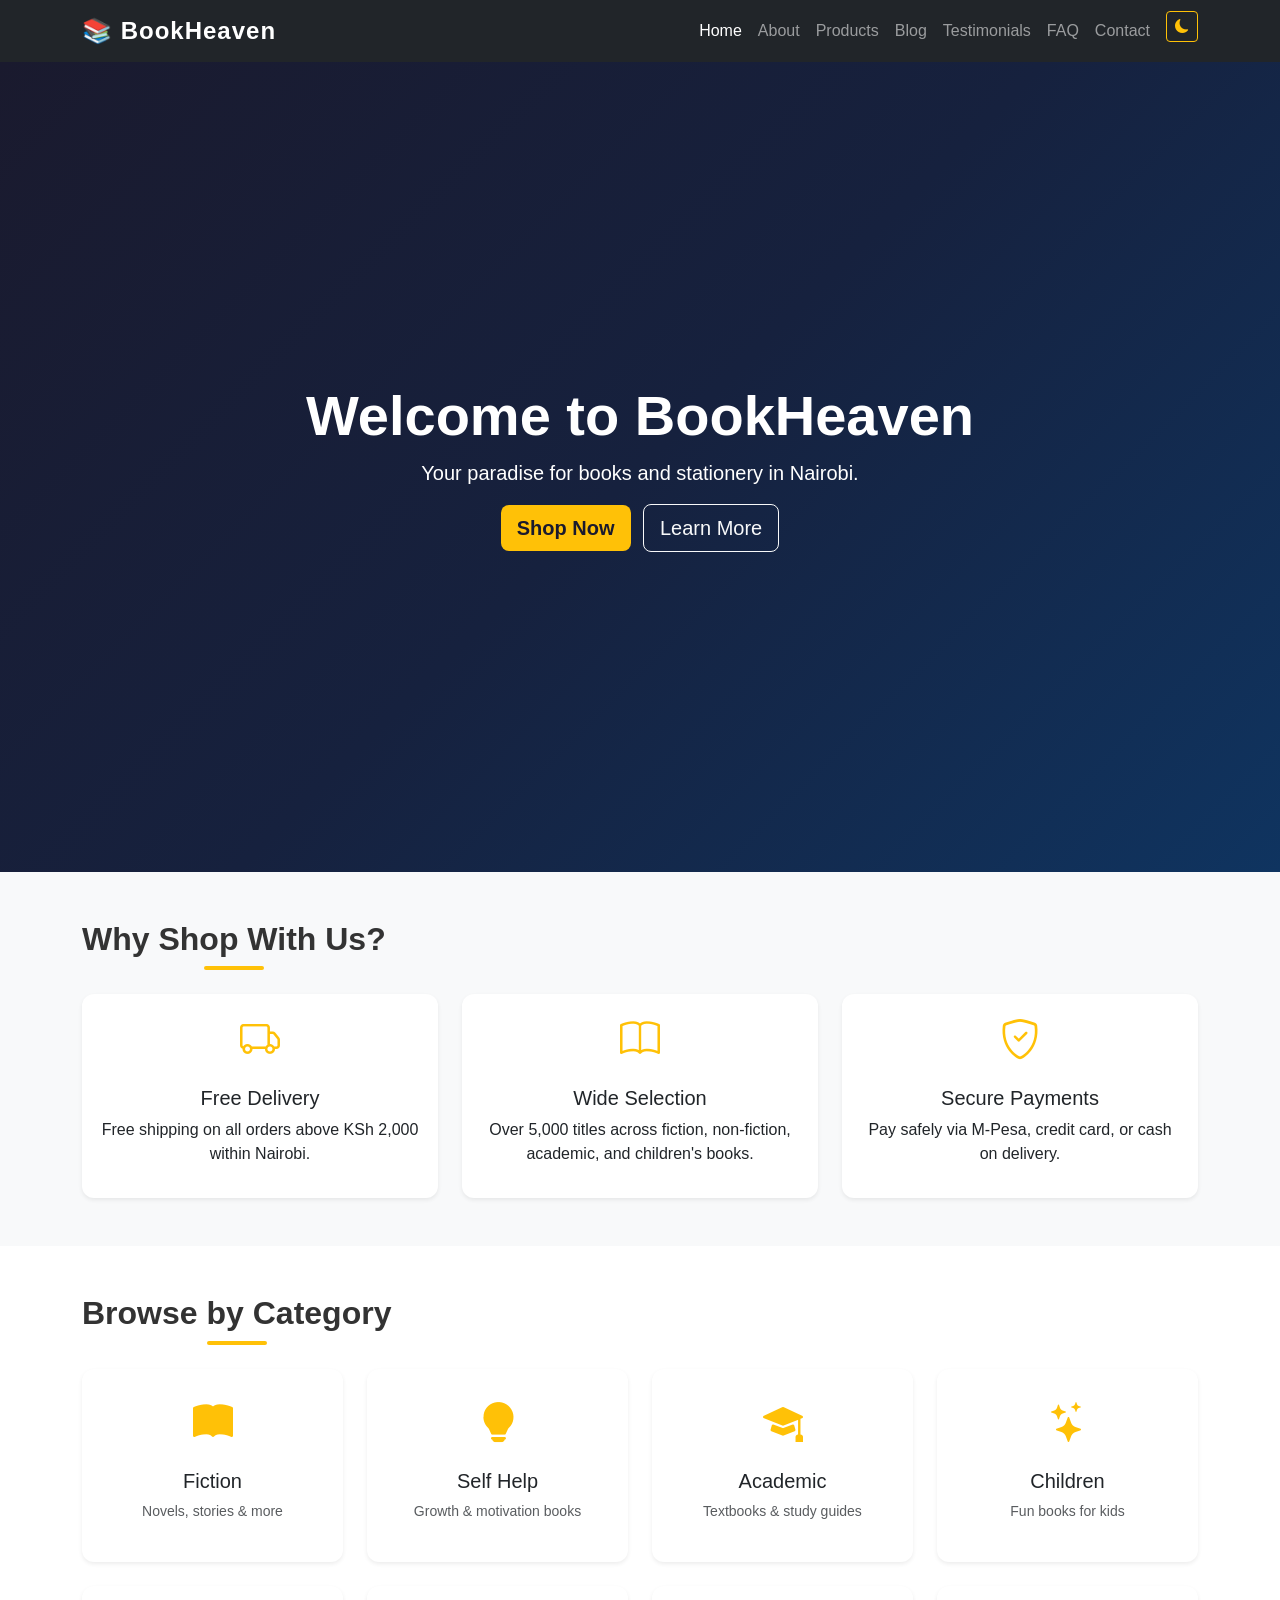
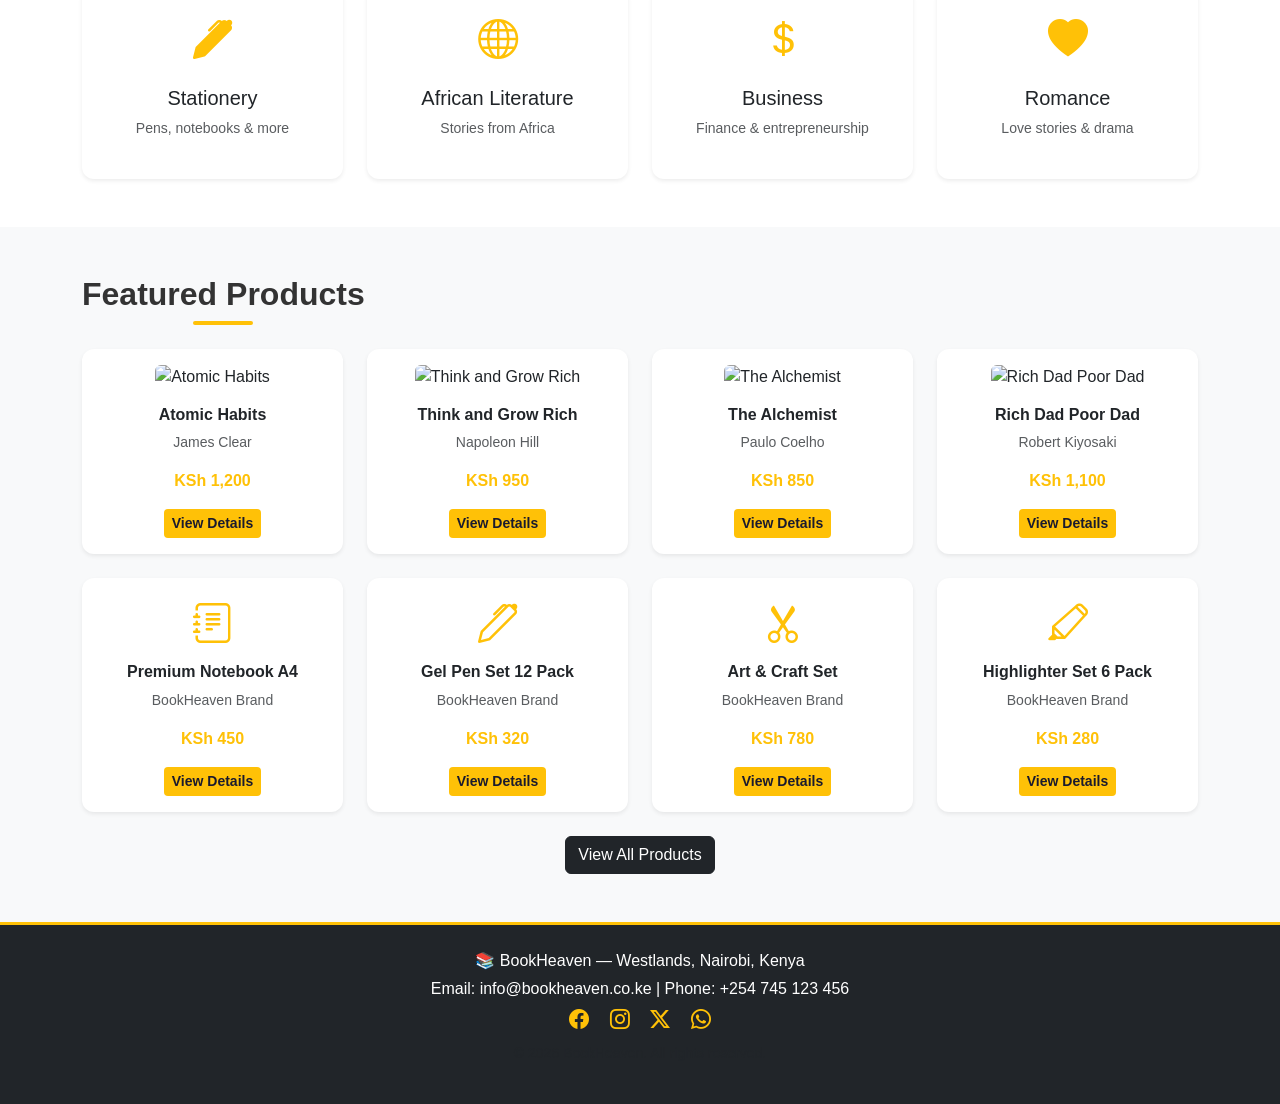
==== commit 446f39ee: "Fix featured products section and expand to 8 products on homepage" ====
--- a/index.html
+++ b/index.html
@@ -159,61 +159,114 @@
   </section>
 
   <!-- FEATURED PRODUCTS -->
-  <section class="py-5">
+  <section class="py-5 bg-light">
     <div class="container">
       <h2 class="text-center fw-bold mb-4">Featured Products</h2>
       <div class="row g-4">
-        <div class="col-md-3">
-          <div class="card h-100 shadow-sm">
-            <div class="card-body text-center">
-              <i class="bi bi-book-half fs-1 text-warning"></i>
-              <h6 class="mt-2">Atomic Habits</h6>
+
+        <div class="col-md-3">
+          <div class="card h-100 shadow-sm">
+            <div class="card-body text-center">
+              <img src="https://covers.openlibrary.org/b/isbn/9780735211292-M.jpg" alt="Atomic Habits" class="img-fluid rounded mb-2 book-cover" />
+              <h6 class="mt-2 fw-bold">Atomic Habits</h6>
               <p class="text-muted small">James Clear</p>
-              <p class="fw-bold">KSh 1,200</p>
+              <p class="fw-bold text-warning">KSh 1,200</p>
               <a href="product-detail.html" class="btn btn-warning btn-sm">View Details</a>
             </div>
           </div>
         </div>
+
+        <div class="col-md-3">
+          <div class="card h-100 shadow-sm">
+            <div class="card-body text-center">
+              <img src="https://covers.openlibrary.org/b/isbn/9781585424337-M.jpg" alt="Think and Grow Rich" class="img-fluid rounded mb-2 book-cover" />
+              <h6 class="mt-2 fw-bold">Think and Grow Rich</h6>
+              <p class="text-muted small">Napoleon Hill</p>
+              <p class="fw-bold text-warning">KSh 950</p>
+              <a href="product-detail-think.html" class="btn btn-warning btn-sm">View Details</a>
+            </div>
+          </div>
+        </div>
+
+        <div class="col-md-3">
+          <div class="card h-100 shadow-sm">
+            <div class="card-body text-center">
+              <img src="https://covers.openlibrary.org/b/isbn/9780062315007-M.jpg" alt="The Alchemist" class="img-fluid rounded mb-2 book-cover" />
+              <h6 class="mt-2 fw-bold">The Alchemist</h6>
+              <p class="text-muted small">Paulo Coelho</p>
+              <p class="fw-bold text-warning">KSh 850</p>
+              <a href="product-detail-alchemist.html" class="btn btn-warning btn-sm">View Details</a>
+            </div>
+          </div>
+        </div>
+
+        <div class="col-md-3">
+          <div class="card h-100 shadow-sm">
+            <div class="card-body text-center">
+              <img src="https://covers.openlibrary.org/b/isbn/9781612680194-M.jpg" alt="Rich Dad Poor Dad" class="img-fluid rounded mb-2 book-cover" />
+              <h6 class="mt-2 fw-bold">Rich Dad Poor Dad</h6>
+              <p class="text-muted small">Robert Kiyosaki</p>
+              <p class="fw-bold text-warning">KSh 1,100</p>
+              <a href="product-detail-richdad.html" class="btn btn-warning btn-sm">View Details</a>
+            </div>
+          </div>
+        </div>
+
         <div class="col-md-3">
           <div class="card h-100 shadow-sm">
             <div class="card-body text-center">
               <i class="bi bi-journal-text fs-1 text-warning"></i>
-              <h6 class="mt-2">Premium Notebook A4</h6>
-              <p class="text-muted small">PageTurn Brand</p>
-              <p class="fw-bold">KSh 450</p>
-              <a href="product-detail.html" class="btn btn-warning btn-sm">View Details</a>
-            </div>
-          </div>
-        </div>
-        <div class="col-md-3">
-          <div class="card h-100 shadow-sm">
-            <div class="card-body text-center">
-              <i class="bi bi-book-half fs-1 text-warning"></i>
-              <h6 class="mt-2">Think and Grow Rich</h6>
-              <p class="text-muted small">Napoleon Hill</p>
-              <p class="fw-bold">KSh 950</p>
-              <a href="product-detail.html" class="btn btn-warning btn-sm">View Details</a>
-            </div>
-          </div>
-        </div>
+              <h6 class="mt-2 fw-bold">Premium Notebook A4</h6>
+              <p class="text-muted small">BookHeaven Brand</p>
+              <p class="fw-bold text-warning">KSh 450</p>
+              <a href="products.html" class="btn btn-warning btn-sm">View Details</a>
+            </div>
+          </div>
+        </div>
+
         <div class="col-md-3">
           <div class="card h-100 shadow-sm">
             <div class="card-body text-center">
               <i class="bi bi-pen fs-1 text-warning"></i>
-              <h6 class="mt-2">Gel Pen Set (12 pack)</h6>
-              <p class="text-muted small">PageTurn Brand</p>
-              <p class="fw-bold">KSh 320</p>
-              <a href="product-detail.html" class="btn btn-warning btn-sm">View Details</a>
-            </div>
-          </div>
-        </div>
+              <h6 class="mt-2 fw-bold">Gel Pen Set 12 Pack</h6>
+              <p class="text-muted small">BookHeaven Brand</p>
+              <p class="fw-bold text-warning">KSh 320</p>
+              <a href="products.html" class="btn btn-warning btn-sm">View Details</a>
+            </div>
+          </div>
+        </div>
+
+        <div class="col-md-3">
+          <div class="card h-100 shadow-sm">
+            <div class="card-body text-center">
+              <i class="bi bi-scissors fs-1 text-warning"></i>
+              <h6 class="mt-2 fw-bold">Art & Craft Set</h6>
+              <p class="text-muted small">BookHeaven Brand</p>
+              <p class="fw-bold text-warning">KSh 780</p>
+              <a href="products.html" class="btn btn-warning btn-sm">View Details</a>
+            </div>
+          </div>
+        </div>
+
+        <div class="col-md-3">
+          <div class="card h-100 shadow-sm">
+            <div class="card-body text-center">
+              <i class="bi bi-highlighter fs-1 text-warning"></i>
+              <h6 class="mt-2 fw-bold">Highlighter Set 6 Pack</h6>
+              <p class="text-muted small">BookHeaven Brand</p>
+              <p class="fw-bold text-warning">KSh 280</p>
+              <a href="products.html" class="btn btn-warning btn-sm">View Details</a>
+            </div>
+          </div>
+        </div>
+
       </div>
       <div class="text-center mt-4">
         <a href="products.html" class="btn btn-dark">View All Products</a>
       </div>
     </div>
   </section>
-
+  
  <!-- FOOTER -->
   <footer class="bg-dark text-white py-4">
     <div class="container text-center">
